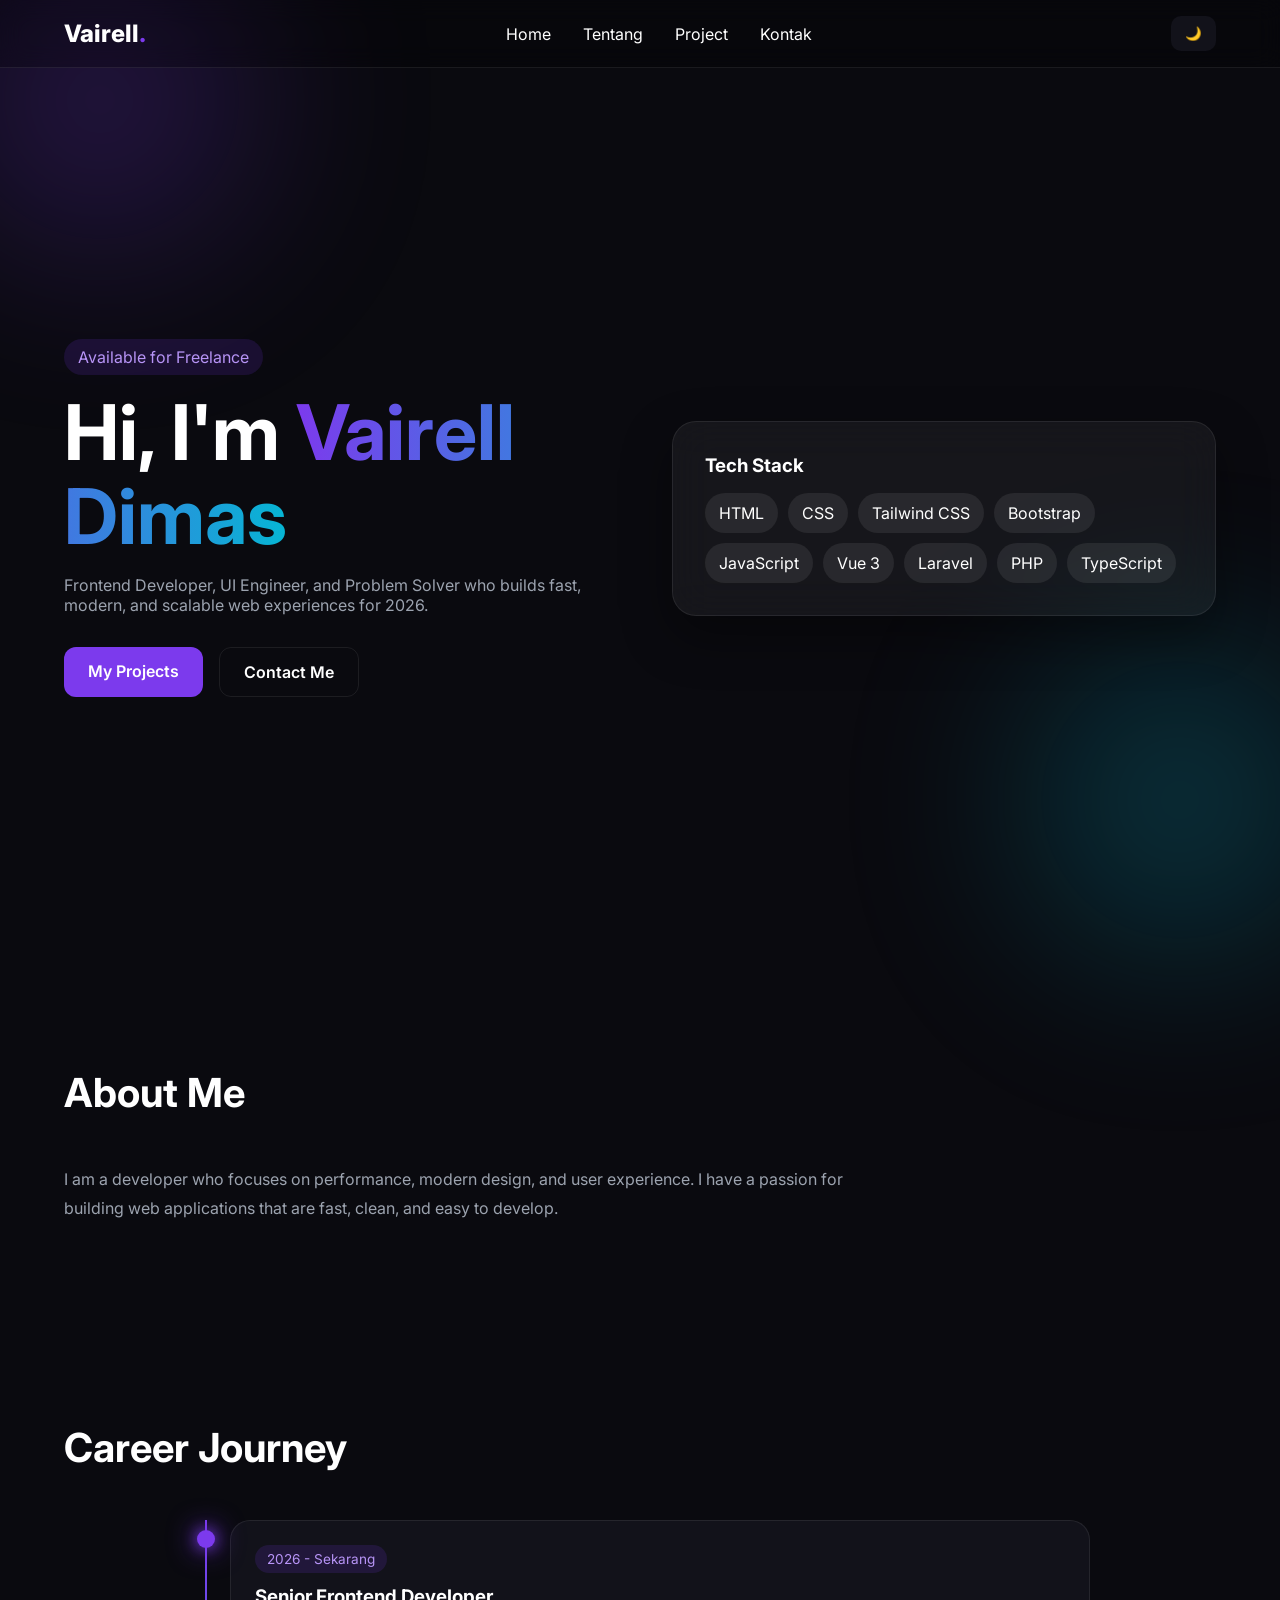
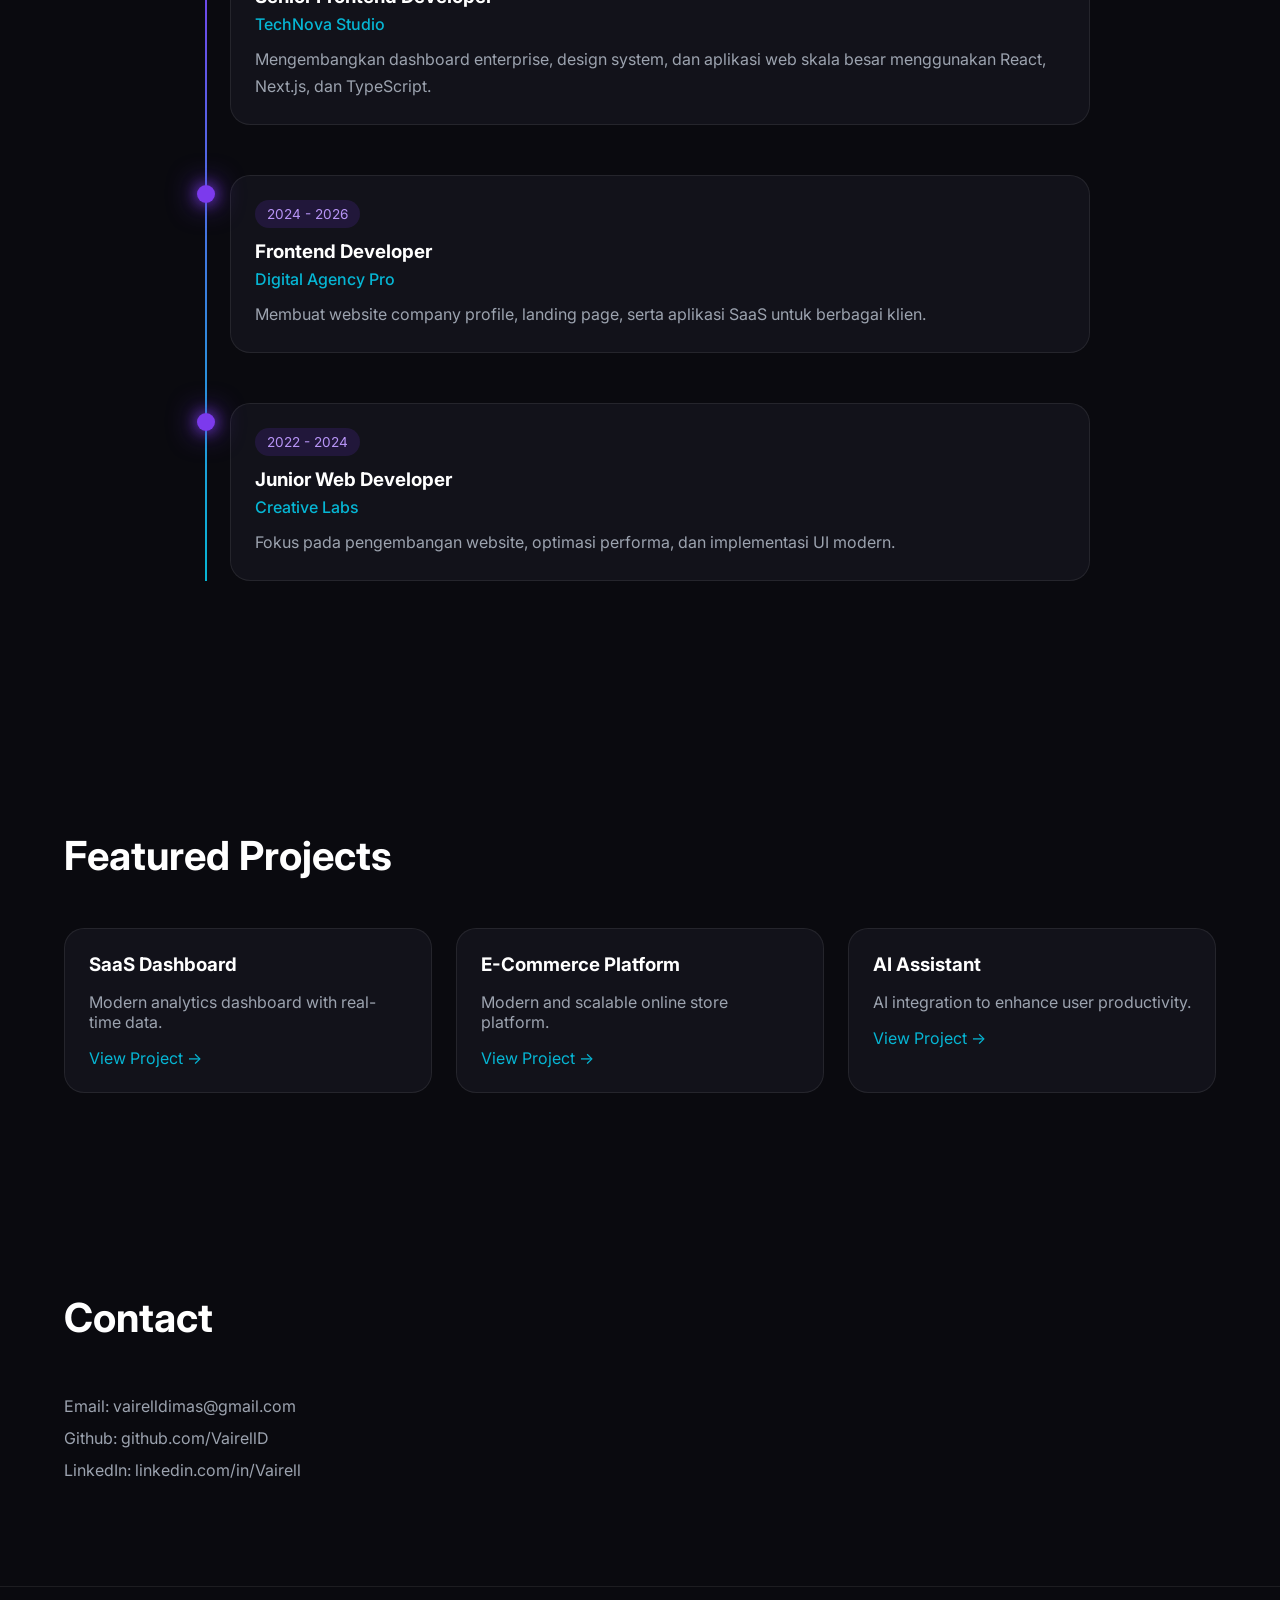
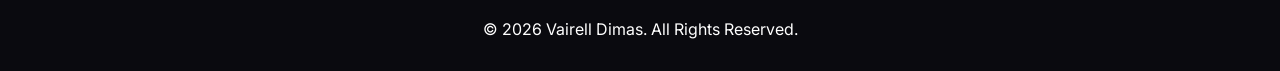
==== index.html @ c24281fb "Initial commit" ====
<!DOCTYPE html>
<html lang="id">
<head>
    <meta charset="UTF-8">
    <meta name="viewport" content="width=device-width, initial-scale=1.0">
    <title>Developer Portfolio 2026</title>

    <link rel="stylesheet" href="style.css">

    <link rel="preconnect" href="https://fonts.googleapis.com">
    <link rel="preconnect" href="https://fonts.gstatic.com" crossorigin>
    <link href="https://fonts.googleapis.com/css2?family=Inter:wght@300;400;500;600;700;800&display=swap" rel="stylesheet">
</head>
<body>

    <!-- Background -->
    <div class="bg-blur blur-1"></div>
    <div class="bg-blur blur-2"></div>

    <!-- Header -->
    <header>
        <nav class="container">
            <div class="logo">Vairell<span>.</span></div>

            <ul class="nav-links">
                <li><a href="#home">Home</a></li>
                <li><a href="#about">Tentang</a></li>
                <li><a href="#projects">Project</a></li>
                <li><a href="#contact">Kontak</a></li>
            </ul>

            <button id="theme-toggle">
                🌙
            </button>
        </nav>
    </header>

    <!-- Hero -->
    <section id="home" class="hero container">
        <div class="hero-content reveal">
            <span class="badge">
                Available for Freelance
            </span>

            <h1 id="greetings">
                Hi, I'm
                <span>Vairell Dimas</span>
            </h1>

            <p id="description">
                Frontend Developer, UI Engineer, and Problem Solver
                who builds fast, modern, and scalable web experiences for 2026.
            </p>

            <div class="hero-buttons">
                <a href="#projects" id="goToProject" class="btn primary">
                    My Projects
                </a>

                <a href="#contact" class="btn secondary">
                    Contact Me
                </a>
            </div>
        </div>

        <div class="hero-card reveal">
            <div class="glass-card">
                <h3>Tech Stack</h3>

                <div class="stack">
                    <span>HTML</span>
                    <span>CSS</span>
                    <span> Tailwind CSS </span>
                    <span> Bootstrap </span>
                    <span>JavaScript</span>
                    <span>Vue 3</span>
                    <span>Laravel</span>
                    <span>PHP</span>
                    <span>TypeScript</span>
                </div>
            </div>
        </div>
    </section>

    <!-- About -->
    <section id="about" class="container section">
        <div class="section-title reveal">
            <h2>About Me</h2>
        </div>

        <div class="about reveal">
            <p>
                I am a developer who focuses on
                performance, modern design, and user experience.
                I have a passion for building web applications
                that are fast, clean, and easy to develop.
            </p>
        </div>
    </section>

    <!-- Career Tree -->

<section id="career" class="container section">

    <div class="section-title reveal">
        <h2>Career Journey</h2>
    </div>

    <div class="career-tree">

        <div class="career-item reveal">
            <div class="career-dot"></div>

            <div class="career-content">
                <span class="career-year">
                    2026 - Sekarang
                </span>

                <h3>Senior Frontend Developer</h3>

                <h4>TechNova Studio</h4>

                <p>
                    Mengembangkan dashboard enterprise,
                    design system, dan aplikasi web skala besar
                    menggunakan React, Next.js, dan TypeScript.
                </p>
            </div>
        </div>

        <div class="career-item reveal">
            <div class="career-dot"></div>

            <div class="career-content">
                <span class="career-year">
                    2024 - 2026
                </span>

                <h3>Frontend Developer</h3>

                <h4>Digital Agency Pro</h4>

                <p>
                    Membuat website company profile,
                    landing page, serta aplikasi SaaS
                    untuk berbagai klien.
                </p>
            </div>
        </div>

        <div class="career-item reveal">
            <div class="career-dot"></div>

            <div class="career-content">
                <span class="career-year">
                    2022 - 2024
                </span>

                <h3>Junior Web Developer</h3>

                <h4>Creative Labs</h4>

                <p>
                    Fokus pada pengembangan website,
                    optimasi performa, dan implementasi UI modern.
                </p>
            </div>
        </div>

    </div>

</section>

    <!-- Projects -->
    <section id="projects" class="container section">
        <div class="section-title reveal">
            <h2>Featured Projects</h2>
        </div>

        <div class="project-grid">

            <div class="project-card reveal">
                <h3>SaaS Dashboard</h3>
                <p>
                    Modern analytics dashboard with real-time data.
                </p>

                <a href="#">View Project →</a>
            </div>

            <div class="project-card reveal">
                <h3>E-Commerce Platform</h3>
                <p>
                    Modern and scalable online store platform.
                </p>

                <a href="#">View Project →</a>
            </div>

            <div class="project-card reveal">
                <h3>AI Assistant</h3>
                <p>
                    AI integration to enhance user productivity.
                </p>

                <a href="#">View Project →</a>
            </div>

        </div>
    </section>

    <!-- Contact -->
    <section id="contact" class="container section">
        <div class="section-title reveal">
            <h2>Contact</h2>
        </div>

        <div class="contact reveal">
            <p>Email: vairelldimas@gmail.com</p>
            <p>Github: github.com/VairellD</p>
            <p>LinkedIn: linkedin.com/in/Vairell</p>
        </div>
    </section>

    <!-- Footer -->
    <footer>
        <p>
            © 2026 Vairell Dimas. All Rights Reserved.
        </p>
    </footer>

    <script src="script.js"></script>

</body>
</html>
---- style.css ----
:root{
    --bg:#0a0a0f;
    --card:#12121a;
    --border:rgba(255,255,255,.08);

    --text:#ffffff;
    --muted:#9ca3af;

    --primary:#7c3aed;
    --secondary:#06b6d4;

    --shadow:0 20px 50px rgba(0,0,0,.4);
}

.light-mode{
    --bg:#f6f7fb;
    --card:#ffffff;
    --text:#111827;
    --muted:#6b7280;
    --border:rgba(0,0,0,.08);
}

*{
    margin:0;
    padding:0;
    box-sizing:border-box;
}

html{
    scroll-behavior:smooth;
}

body{
    font-family:'Inter',sans-serif;
    background:var(--bg);
    color:var(--text);
    transition:.3s;
    overflow-x:hidden;
}

.container{
    width:min(1200px,90%);
    margin:auto;
}

header{
    position:sticky;
    top:0;
    z-index:1000;
    backdrop-filter:blur(12px);
    background:rgba(0,0,0,.25);
    border-bottom:1px solid var(--border);
}

nav{
    display:flex;
    justify-content:space-between;
    align-items:center;
    padding:1rem 0;
}

.logo{
    font-size:1.5rem;
    font-weight:800;
}

.logo span{
    color:var(--primary);
}

.nav-links{
    display:flex;
    gap:2rem;
    list-style:none;
}

.nav-links a{
    text-decoration:none;
    color:var(--text);
}

#theme-toggle{
    background:var(--card);
    border:none;
    color:var(--text);
    cursor:pointer;
    padding:10px 14px;
    border-radius:10px;
}

.hero{
    min-height:100vh;
    display:grid;
    grid-template-columns:1fr 1fr;
    align-items:center;
    gap:4rem;
}

.badge{
    display:inline-block;
    padding:8px 14px;
    border-radius:999px;
    background:rgba(124,58,237,.15);
    color:#b794f6;
    margin-bottom:1rem;
}

.hero h1{
    font-size:clamp(3rem,6vw,5rem);
    line-height:1.1;
}

.hero h1 span{
    background:linear-gradient(
        90deg,
        var(--primary),
        var(--secondary)
    );
    -webkit-background-clip:text;
    color:transparent;
}

.hero p{
    margin-top:1rem;
    color:var(--muted);
    max-width:600px;
}

.hero-buttons{
    margin-top:2rem;
    display:flex;
    gap:1rem;
}

.btn{
    text-decoration:none;
    padding:14px 24px;
    border-radius:12px;
    font-weight:600;
}

.primary{
    background:var(--primary);
    color:white;
}

.secondary{
    border:1px solid var(--border);
    color:var(--text);
}

.glass-card{
    background:rgba(255,255,255,.05);
    backdrop-filter:blur(20px);
    border:1px solid var(--border);
    border-radius:24px;
    padding:2rem;
    box-shadow:var(--shadow);
}

.stack{
    margin-top:1rem;
    display:flex;
    flex-wrap:wrap;
    gap:10px;
}

.stack span{
    background:rgba(255,255,255,.08);
    padding:10px 14px;
    border-radius:999px;
}

.section{
    padding:100px 0;
}

.section-title{
    margin-bottom:3rem;
}

.section-title h2{
    font-size:2.5rem;
}

.about p{
    color:var(--muted);
    max-width:800px;
    line-height:1.8;
}

/* Career Tree */

.career-tree{
    position:relative;
    max-width:900px;
    margin:auto;
    padding-left:40px;
}

.career-tree::before{
    content:"";
    position:absolute;
    left:15px;
    top:0;
    width:2px;
    height:100%;
    background:linear-gradient(
        var(--primary),
        var(--secondary)
    );
}

.career-item{
    position:relative;
    margin-bottom:50px;
}

.career-dot{
    position:absolute;
    left:-33px;
    top:10px;

    width:18px;
    height:18px;

    border-radius:50%;
    background:var(--primary);

    box-shadow:
        0 0 15px var(--primary),
        0 0 30px var(--primary);
}

.career-content{
    background:var(--card);
    border:1px solid var(--border);

    border-radius:20px;

    padding:24px;

    transition:.3s;
}

.career-content:hover{
    transform:translateY(-5px);
}

.career-year{
    display:inline-block;

    padding:6px 12px;

    border-radius:999px;

    background:rgba(124,58,237,.15);

    color:#b794f6;

    font-size:.85rem;

    margin-bottom:12px;
}

.career-content h3{
    margin-bottom:6px;
}

.career-content h4{
    color:var(--secondary);
    margin-bottom:12px;
    font-weight:500;
}

.career-content p{
    color:var(--muted);
    line-height:1.7;
}

@media(max-width:768px){

    .career-tree{
        padding-left:30px;
    }

    .career-dot{
        left:-24px;
    }

}

.project-grid{
    display:grid;
    grid-template-columns:repeat(auto-fit,minmax(280px,1fr));
    gap:1.5rem;
}

.project-card{
    background:var(--card);
    border:1px solid var(--border);
    border-radius:20px;
    padding:1.5rem;
    transition:.3s;
}

.project-card:hover{
    transform:translateY(-8px);
}

.project-card p{
    color:var(--muted);
    margin:1rem 0;
}

.project-card a{
    color:var(--secondary);
    text-decoration:none;
}

.contact{
    color:var(--muted);
    line-height:2;
}

footer{
    text-align:center;
    padding:2rem;
    border-top:1px solid var(--border);
}

.bg-blur{
    position:fixed;
    width:300px;
    height:300px;
    border-radius:50%;
    filter:blur(100px);
    z-index:-1;
}

.blur-1{
    background:var(--primary);
    top:-50px;
    left:-50px;
    opacity:.25;
}

.blur-2{
    background:var(--secondary);
    bottom:-50px;
    right:-50px;
    opacity:.25;
}

.reveal{
    opacity:0;
    transform:translateY(40px);
    transition:all .8s ease;
}

.reveal.active{
    opacity:1;
    transform:translateY(0);
}

@media(max-width:768px){

    .hero{
        grid-template-columns:1fr;
        text-align:center;
    }

    .hero-buttons{
        justify-content:center;
    }

    .nav-links{
        display:none;
    }
}
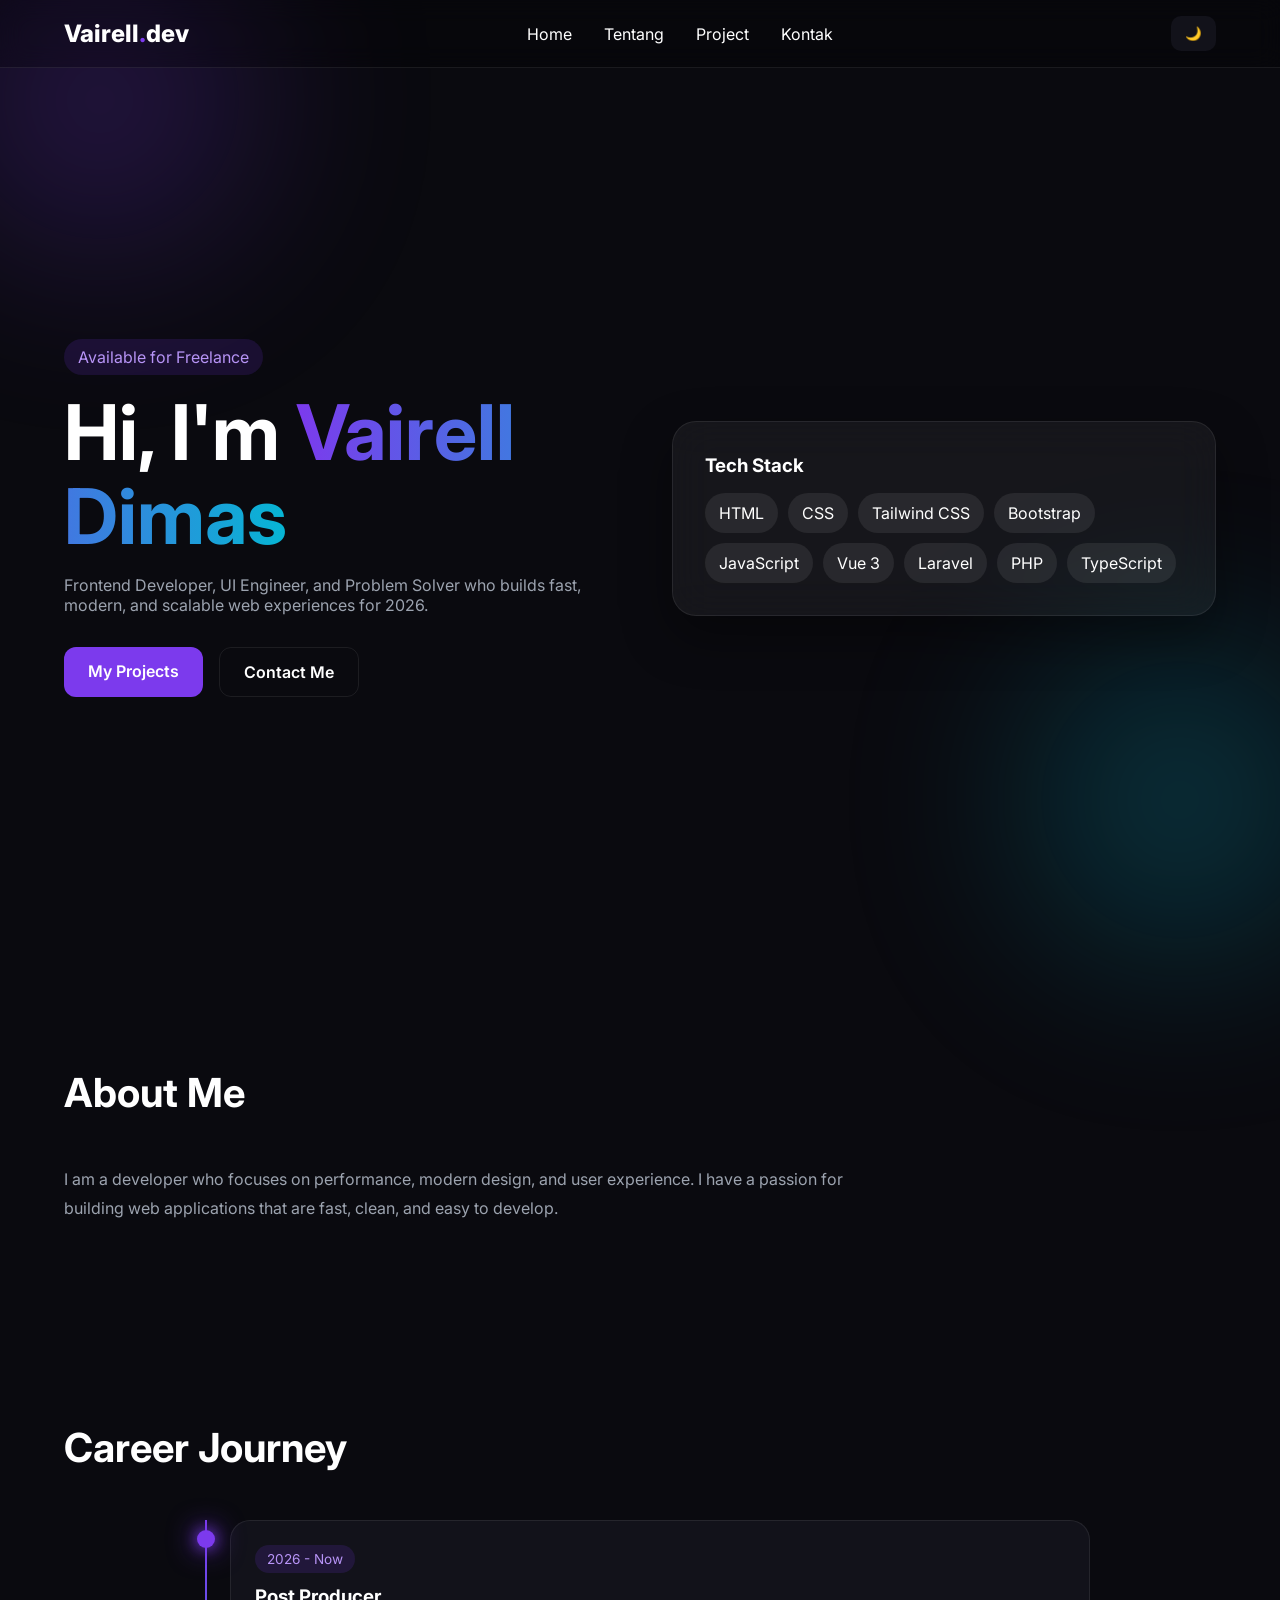
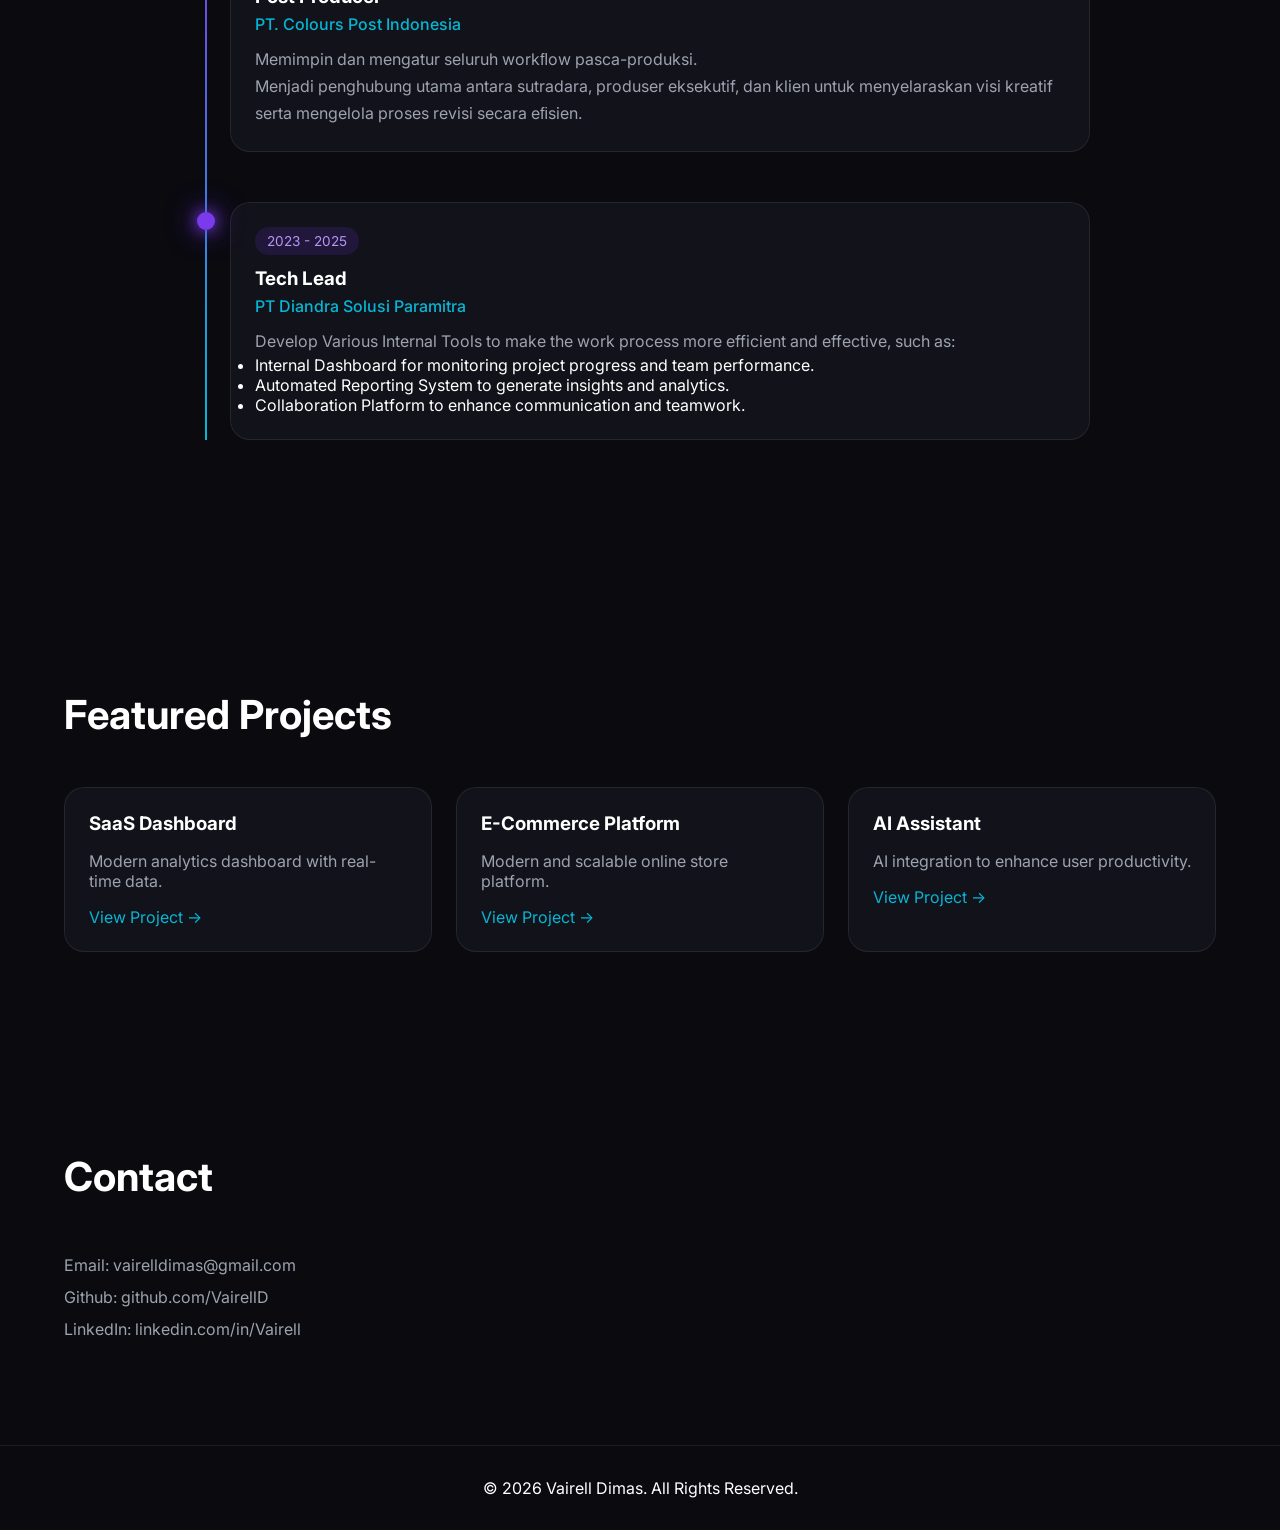
==== commit 40535e4a: "adding scroll Animation" ====
--- a/index.html
+++ b/index.html
@@ -20,7 +20,7 @@
     <!-- Header -->
     <header>
         <nav class="container">
-            <div class="logo">Vairell<span>.</span></div>
+            <div class="logo">Vairell<span>.</span>dev</div>
 
             <ul class="nav-links">
                 <li><a href="#home">Home</a></li>
@@ -113,18 +113,19 @@
 
             <div class="career-content">
                 <span class="career-year">
-                    2026 - Sekarang
+                    2026 - Now
                 </span>
 
-                <h3>Senior Frontend Developer</h3>
-
-                <h4>TechNova Studio</h4>
-
-                <p>
-                    Mengembangkan dashboard enterprise,
-                    design system, dan aplikasi web skala besar
-                    menggunakan React, Next.js, dan TypeScript.
-                </p>
+                <h3>Post Producer</h3>
+
+                <h4>PT. Colours Post Indonesia</h4>
+
+                <p>
+                    Memimpin dan mengatur seluruh workﬂow pasca-produksi. 
+                    
+                </p>
+                <p>Menjadi penghubung utama antara sutradara, produser eksekutif, dan klien untuk
+menyelaraskan visi kreatif serta mengelola proses revisi secara eﬁsien.</p>
             </div>
         </div>
 
@@ -133,22 +134,25 @@
 
             <div class="career-content">
                 <span class="career-year">
-                    2024 - 2026
+                    2023 - 2025
                 </span>
 
-                <h3>Frontend Developer</h3>
-
-                <h4>Digital Agency Pro</h4>
-
-                <p>
-                    Membuat website company profile,
-                    landing page, serta aplikasi SaaS
-                    untuk berbagai klien.
-                </p>
-            </div>
-        </div>
-
-        <div class="career-item reveal">
+                <h3>Tech Lead</h3>
+
+                <h4>PT Diandra Solusi Paramitra</h4>
+
+                <p>
+                    Develop Various Internal Tools to make the work process more efficient and effective, such as:
+                    <ul>
+                        <li>Internal Dashboard for monitoring project progress and team performance.</li>
+                        <li>Automated Reporting System to generate insights and analytics.</li>
+                        <li>Collaboration Platform to enhance communication and teamwork.</li>
+                    </ul>
+                </p>
+            </div>
+        </div>
+
+        <!-- <div class="career-item reveal">
             <div class="career-dot"></div>
 
             <div class="career-content">
@@ -165,7 +169,7 @@
                     optimasi performa, dan implementasi UI modern.
                 </p>
             </div>
-        </div>
+        </div> -->
 
     </div>
 
@@ -228,7 +232,7 @@
             © 2026 Vairell Dimas. All Rights Reserved.
         </p>
     </footer>
-
+    <script src="https://code.jquery.com/jquery-3.6.0.min.js"> </script>
     <script src="script.js"></script>
 
 </body>
